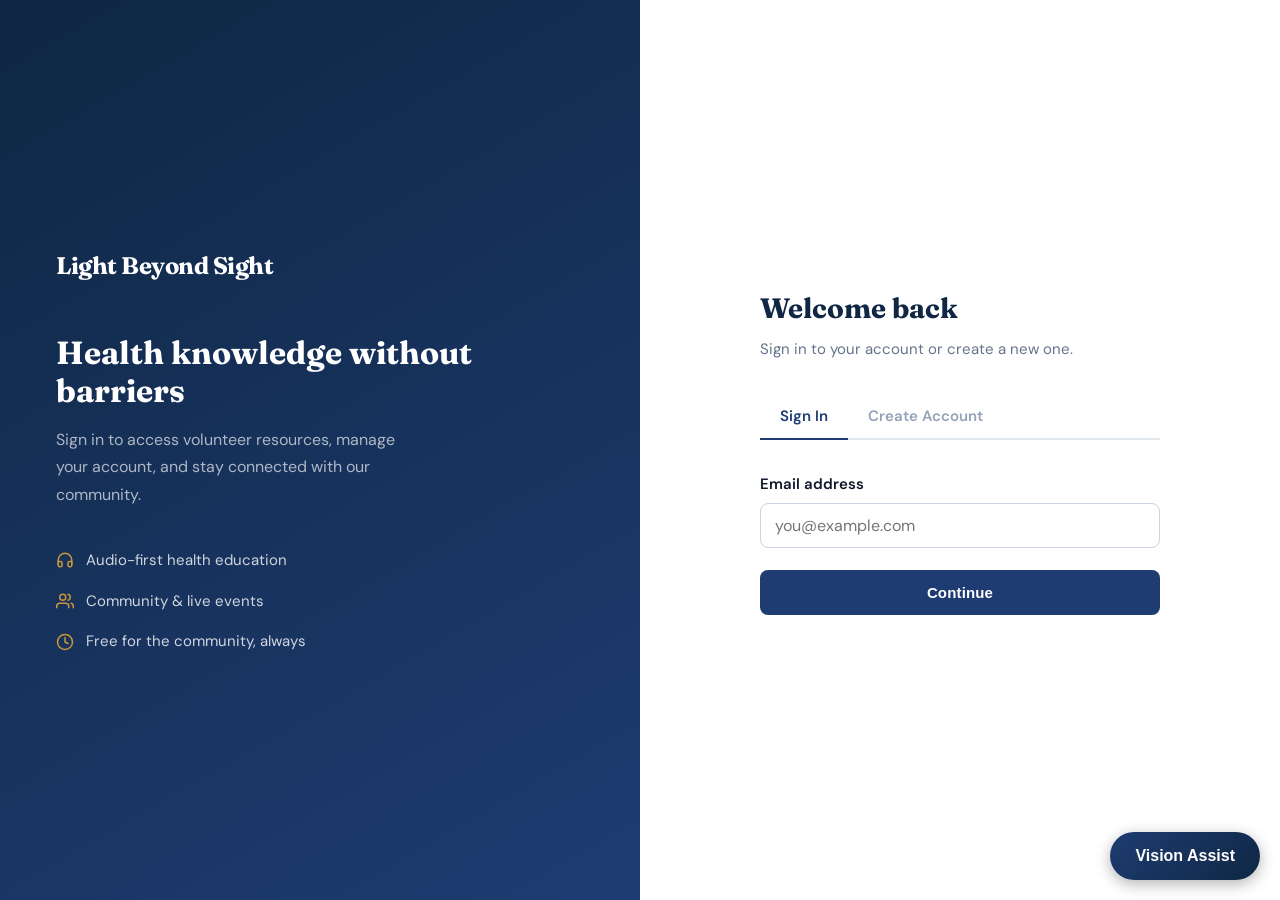
==== admin.html @ 702d7906 "Add Resources page, professional 2FA login, and full admin dashboard - resources.html: video/photo/d" ====
<!DOCTYPE html>
<html lang="en">
<head>
    <meta charset="UTF-8">
    <meta name="viewport" content="width=device-width, initial-scale=1.0">
    <title>Admin Dashboard — Light Beyond Sight</title>
    <link rel="stylesheet" href="styles.css">
</head>
<body class="admin-page">
    <a href="#adminMain" class="skip-nav">Skip to main content</a>

    <!-- Top bar -->
    <div class="admin-topbar">
        <div class="admin-topbar-brand">
            Light Beyond Sight
            <span class="admin-badge">Admin</span>
        </div>
        <div class="admin-topbar-actions">
            <a href="index.html">View Site</a>
            <a href="#" class="admin-logout-btn" id="adminLogoutBtn">Log out</a>
        </div>
    </div>

    <div class="admin-layout">

        <!-- Sidebar -->
        <nav class="admin-sidebar" aria-label="Admin navigation">
            <span class="admin-sidebar-label">Content</span>
            <button class="admin-nav-btn active" data-section="dashboard">
                <svg viewBox="0 0 24 24" fill="none" stroke="currentColor" stroke-width="2" stroke-linecap="round" stroke-linejoin="round" aria-hidden="true"><rect x="3" y="3" width="7" height="7"/><rect x="14" y="3" width="7" height="7"/><rect x="14" y="14" width="7" height="7"/><rect x="3" y="14" width="7" height="7"/></svg>
                Dashboard
            </button>
            <button class="admin-nav-btn" data-section="news">
                <svg viewBox="0 0 24 24" fill="none" stroke="currentColor" stroke-width="2" stroke-linecap="round" stroke-linejoin="round" aria-hidden="true"><path d="M14 2H6a2 2 0 0 0-2 2v16a2 2 0 0 0 2 2h12a2 2 0 0 0 2-2V8z"/><polyline points="14 2 14 8 20 8"/><line x1="16" y1="13" x2="8" y2="13"/><line x1="16" y1="17" x2="8" y2="17"/><polyline points="10 9 9 9 8 9"/></svg>
                News &amp; Events
                <span class="admin-nav-badge" id="badgeNews">0</span>
            </button>
            <button class="admin-nav-btn" data-section="podcasts">
                <svg viewBox="0 0 24 24" fill="none" stroke="currentColor" stroke-width="2" stroke-linecap="round" stroke-linejoin="round" aria-hidden="true"><path d="M3 18v-6a9 9 0 0 1 18 0v6"/><path d="M21 19a2 2 0 0 1-2 2h-1a2 2 0 0 1-2-2v-3a2 2 0 0 1 2-2h3z"/><path d="M3 19a2 2 0 0 0 2 2h1a2 2 0 0 0 2-2v-3a2 2 0 0 0-2-2H3z"/></svg>
                Podcasts
                <span class="admin-nav-badge" id="badgePodcasts">0</span>
            </button>
            <button class="admin-nav-btn" data-section="resources">
                <svg viewBox="0 0 24 24" fill="none" stroke="currentColor" stroke-width="2" stroke-linecap="round" stroke-linejoin="round" aria-hidden="true"><polygon points="23 7 16 12 23 17 23 7"/><rect x="1" y="5" width="15" height="14" rx="2" ry="2"/></svg>
                Resources
                <span class="admin-nav-badge" id="badgeResources">0</span>
            </button>
            <span class="admin-sidebar-label" style="margin-top:1rem;">Account</span>
            <button class="admin-nav-btn" data-section="settings">
                <svg viewBox="0 0 24 24" fill="none" stroke="currentColor" stroke-width="2" stroke-linecap="round" stroke-linejoin="round" aria-hidden="true"><circle cx="12" cy="12" r="3"/><path d="M19.4 15a1.65 1.65 0 0 0 .33 1.82l.06.06a2 2 0 0 1-2.83 2.83l-.06-.06a1.65 1.65 0 0 0-1.82-.33 1.65 1.65 0 0 0-1 1.51V21a2 2 0 0 1-4 0v-.09A1.65 1.65 0 0 0 9 19.4a1.65 1.65 0 0 0-1.82.33l-.06.06a2 2 0 0 1-2.83-2.83l.06-.06A1.65 1.65 0 0 0 4.68 15a1.65 1.65 0 0 0-1.51-1H3a2 2 0 0 1 0-4h.09A1.65 1.65 0 0 0 4.6 9a1.65 1.65 0 0 0-.33-1.82l-.06-.06a2 2 0 0 1 2.83-2.83l.06.06A1.65 1.65 0 0 0 9 4.68a1.65 1.65 0 0 0 1-1.51V3a2 2 0 0 1 4 0v.09a1.65 1.65 0 0 0 1 1.51 1.65 1.65 0 0 0 1.82-.33l.06-.06a2 2 0 0 1 2.83 2.83l-.06.06A1.65 1.65 0 0 0 19.4 9a1.65 1.65 0 0 0 1.51 1H21a2 2 0 0 1 0 4h-.09a1.65 1.65 0 0 0-1.51 1z"/></svg>
                Settings
            </button>
        </nav>

        <!-- Main content -->
        <main class="admin-content" id="adminMain">

            <!-- ── DASHBOARD ── -->
            <section class="admin-section active" id="sectionDashboard">
                <div class="admin-section-hd">
                    <h1 class="admin-section-title">Dashboard</h1>
                </div>
                <div class="admin-stat-row">
                    <div class="admin-stat-card accent">
                        <div class="admin-stat-label">News &amp; Events</div>
                        <div class="admin-stat-value" id="statPosts">—</div>
                    </div>
                    <div class="admin-stat-card">
                        <div class="admin-stat-label">Podcast Episodes</div>
                        <div class="admin-stat-value" id="statPodcasts">—</div>
                    </div>
                    <div class="admin-stat-card">
                        <div class="admin-stat-label">Resources</div>
                        <div class="admin-stat-value" id="statResources">—</div>
                    </div>
                </div>
                <div class="admin-card">
                    <div class="admin-card-hd">
                        <h2 class="admin-card-title">Recent posts</h2>
                        <button class="btn btn-dark btn-xs" onclick="gotoSection('news')">View all</button>
                    </div>
                    <div id="dashRecentPosts"></div>
                </div>
                <div class="admin-card">
                    <div class="admin-card-hd">
                        <h2 class="admin-card-title">Recent resources</h2>
                        <button class="btn btn-dark btn-xs" onclick="gotoSection('resources')">View all</button>
                    </div>
                    <div id="dashRecentResources"></div>
                </div>
            </section>

            <!-- ── NEWS & EVENTS ── -->
            <section class="admin-section" id="sectionNews">
                <div class="admin-section-hd">
                    <h1 class="admin-section-title">News &amp; Events</h1>
                    <button class="btn btn-dark" id="addPostToggle">+ Add Post</button>
                </div>

                <!-- Add post form -->
                <div class="admin-card" id="addPostCard" style="display:none;">
                    <div class="admin-card-hd">
                        <h2 class="admin-card-title">New Post</h2>
                        <button class="btn btn-outline btn-xs" id="cancelAddPost">Cancel</button>
                    </div>
                    <form id="postForm" novalidate>
                        <div class="form-row">
                            <div class="form-group">
                                <label for="pType">Category *</label>
                                <select id="pType" required>
                                    <option value="news">News / Announcement</option>
                                    <option value="event">Upcoming Event</option>
                                    <option value="volunteer">Volunteer</option>
                                </select>
                            </div>
                            <div class="form-group">
                                <label for="pDate">Date *</label>
                                <input type="date" id="pDate" required>
                            </div>
                        </div>
                        <div class="form-group">
                            <label for="pTitle">Title *</label>
                            <input type="text" id="pTitle" placeholder="Post headline" required>
                        </div>
                        <div class="form-group">
                            <label for="pBody">Body *</label>
                            <textarea id="pBody" rows="4" placeholder="Post description…" required></textarea>
                        </div>
                        <div class="form-row">
                            <div class="form-group">
                                <label for="pLinkText">Link text</label>
                                <input type="text" id="pLinkText" placeholder="e.g. Learn more">
                            </div>
                            <div class="form-group">
                                <label for="pLink">Link URL</label>
                                <input type="text" id="pLink" placeholder="e.g. contact.html">
                            </div>
                        </div>
                        <button type="submit" class="btn btn-dark">Publish Post</button>
                    </form>
                </div>

                <div class="admin-card">
                    <div id="postsTableWrap"></div>
                </div>
            </section>

            <!-- ── PODCASTS ── -->
            <section class="admin-section" id="sectionPodcasts">
                <div class="admin-section-hd">
                    <h1 class="admin-section-title">Podcasts</h1>
                    <button class="btn btn-dark" id="addEpToggle">+ Add Episode</button>
                </div>

                <div class="admin-card" id="addEpCard" style="display:none;">
                    <div class="admin-card-hd">
                        <h2 class="admin-card-title">New Episode</h2>
                        <button class="btn btn-outline btn-xs" id="cancelAddEp">Cancel</button>
                    </div>
                    <form id="epForm" novalidate>
                        <div class="form-row">
                            <div class="form-group">
                                <label for="epDate">Publish Date *</label>
                                <input type="date" id="epDate" required>
                            </div>
                            <div class="form-group">
                                <label for="epNumber">Episode No.</label>
                                <input type="text" id="epNumber" placeholder="e.g. Ep. 12">
                            </div>
                        </div>
                        <div class="form-group">
                            <label for="epTitle">Title *</label>
                            <input type="text" id="epTitle" placeholder="Episode title" required>
                        </div>
                        <div class="form-group">
                            <label for="epDesc">Description *</label>
                            <textarea id="epDesc" rows="4" placeholder="Episode summary…" required></textarea>
                        </div>
                        <div class="form-row">
                            <div class="form-group">
                                <label for="epDuration">Duration</label>
                                <input type="text" id="epDuration" placeholder="e.g. 28 min">
                            </div>
                            <div class="form-group">
                                <label for="epLink">Listen Link</label>
                                <input type="text" id="epLink" placeholder="https://…">
                            </div>
                        </div>
                        <button type="submit" class="btn btn-dark">Publish Episode</button>
                    </form>
                </div>

                <div class="admin-card">
                    <div id="podcastsTableWrap"></div>
                </div>
            </section>

            <!-- ── RESOURCES ── -->
            <section class="admin-section" id="sectionResources">
                <div class="admin-section-hd">
                    <h1 class="admin-section-title">Resources</h1>
                    <button class="btn btn-dark" id="addResToggle">+ Add Resource</button>
                </div>

                <div class="admin-card" id="addResCard" style="display:none;">
                    <div class="admin-card-hd">
                        <h2 class="admin-card-title">New Resource</h2>
                        <button class="btn btn-outline btn-xs" id="cancelAddRes">Cancel</button>
                    </div>
                    <form id="resForm" novalidate>
                        <div class="form-row">
                            <div class="form-group">
                                <label for="resType">Type *</label>
                                <select id="resType" required>
                                    <option value="video">Video (YouTube / Vimeo)</option>
                                    <option value="photo">Photo</option>
                                    <option value="document">Document / PDF</option>
                                </select>
                            </div>
                            <div class="form-group">
                                <label for="resDate">Date *</label>
                                <input type="date" id="resDate" required>
                            </div>
                        </div>
                        <div class="form-group">
                            <label for="resTitle">Title *</label>
                            <input type="text" id="resTitle" placeholder="Resource title" required>
                        </div>
                        <div class="form-group">
                            <label for="resDesc">Description</label>
                            <textarea id="resDesc" rows="3" placeholder="Brief description…"></textarea>
                        </div>
                        <div class="form-group" id="resUrlGroup">
                            <label for="resUrl" id="resUrlLabel">Video URL *</label>
                            <input type="text" id="resUrl" placeholder="https://youtube.com/watch?v=…">
                            <small style="color:#64748b;font-size:0.8125rem;display:block;margin-top:0.25rem;" id="resUrlHint">
                                Paste a YouTube or Vimeo link — it will be embedded automatically.
                            </small>
                        </div>
                        <button type="submit" class="btn btn-dark">Publish Resource</button>
                    </form>
                </div>

                <div class="admin-card">
                    <div id="resourcesTableWrap"></div>
                </div>
            </section>

            <!-- ── SETTINGS ── -->
            <section class="admin-section" id="sectionSettings">
                <div class="admin-section-hd">
                    <h1 class="admin-section-title">Settings</h1>
                </div>
                <div class="settings-grid">

                    <!-- Change password -->
                    <div class="settings-card">
                        <h3>Change Password</h3>
                        <p class="settings-desc">Update your admin account password. Choose a strong password with uppercase letters, numbers, and symbols.</p>
                        <form id="settingsPassForm" novalidate>
                            <div class="form-group">
                                <label for="stCurrentPass">Current password</label>
                                <div class="password-field-wrap">
                                    <input type="password" id="stCurrentPass" autocomplete="current-password">
                                    <button type="button" class="password-toggle" id="stCurrToggle" aria-label="Show/hide">
                                        <svg width="16" height="16" viewBox="0 0 24 24" fill="none" stroke="currentColor" stroke-width="2" stroke-linecap="round" stroke-linejoin="round" aria-hidden="true"><path d="M1 12s4-8 11-8 11 8 11 8-4 8-11 8-11-8-11-8z"/><circle cx="12" cy="12" r="3"/></svg>
                                    </button>
                                </div>
                            </div>
                            <div class="form-group">
                                <label for="stNewPass">New password</label>
                                <div class="password-field-wrap">
                                    <input type="password" id="stNewPass" minlength="8" autocomplete="new-password">
                                    <button type="button" class="password-toggle" id="stNewToggle" aria-label="Show/hide">
                                        <svg width="16" height="16" viewBox="0 0 24 24" fill="none" stroke="currentColor" stroke-width="2" stroke-linecap="round" stroke-linejoin="round" aria-hidden="true"><path d="M1 12s4-8 11-8 11 8 11 8-4 8-11 8-11-8-11-8z"/><circle cx="12" cy="12" r="3"/></svg>
                                    </button>
                                </div>
                            </div>
                            <div class="form-group">
                                <label for="stConfirmPass">Confirm new password</label>
                                <input type="password" id="stConfirmPass" autocomplete="new-password">
                            </div>
                            <div class="auth-msg" id="settingsPassMsg"></div>
                            <button type="submit" class="btn btn-dark">Update Password</button>
                        </form>
                    </div>

                    <!-- 2FA -->
                    <div class="settings-card">
                        <h3>Two-Factor Authentication</h3>
                        <p class="settings-desc">Require a one-time code from an authenticator app (Google Authenticator, Authy, etc.) every time you sign in.</p>
                        <div id="totpStatus"></div>
                        <div id="totpSetupArea"></div>
                        <div class="auth-msg" id="totpMsg"></div>
                    </div>

                    <!-- Account info -->
                    <div class="settings-card">
                        <h3>Account</h3>
                        <p class="settings-desc">Current admin account details.</p>
                        <div style="font-family:'DM Sans',sans-serif;font-size:0.9375rem;color:#475569;">
                            <div style="margin-bottom:0.5rem;"><strong style="color:#0f2744;">Email: </strong><span id="settingsEmail">—</span></div>
                            <div><strong style="color:#0f2744;">Role: </strong>Administrator</div>
                        </div>
                    </div>

                </div>
            </section>

        </main>
    </div><!-- /admin-layout -->

    <script src="main.js"></script>
    <script>
    (function () {
        /* ── Auth guard ── */
        if (!window.LBSAuth || !window.LBSAuth.isAdmin()) {
            window.location.href = 'login.html';
            return;
        }

        /* ── Logout ── */
        document.getElementById('adminLogoutBtn').addEventListener('click', function (e) {
            e.preventDefault();
            window.LBSAuth.logout();
            window.location.href = 'login.html';
        });

        /* ── Section navigation ── */
        function gotoSection(name) {
            document.querySelectorAll('.admin-section').forEach(function (s) { s.classList.remove('active'); });
            document.querySelectorAll('.admin-nav-btn').forEach(function (b) { b.classList.remove('active'); });
            var sec = document.getElementById('section' + name.charAt(0).toUpperCase() + name.slice(1));
            var btn = document.querySelector('[data-section="' + name + '"]');
            if (sec) sec.classList.add('active');
            if (btn) btn.classList.add('active');
            if (name === 'dashboard') refreshDashboard();
            if (name === 'news')      renderPostsTable();
            if (name === 'podcasts')  renderPodcastsTable();
            if (name === 'resources') renderResourcesTable();
            if (name === 'settings')  initSettings();
        }
        window.gotoSection = gotoSection;

        document.querySelectorAll('.admin-nav-btn').forEach(function (btn) {
            btn.addEventListener('click', function () { gotoSection(btn.dataset.section); });
        });

        /* ── Helpers ── */
        function esc(str) {
            var d = document.createElement('div');
            d.textContent = String(str || '');
            return d.innerHTML;
        }
        function fmtDate(str) {
            try { return new Date(str + 'T00:00:00').toLocaleDateString('en-US', { year:'numeric', month:'short', day:'numeric' }); }
            catch (e) { return str || '—'; }
        }
        function showMsg(id, text, type) {
            var el = document.getElementById(id);
            if (!el) return;
            el.textContent = text;
            el.className   = 'auth-msg ' + (type || 'error');
        }
        function clearMsg(id) {
            var el = document.getElementById(id);
            if (el) { el.textContent = ''; el.className = 'auth-msg'; }
        }
        function togglePass(inputId, btn) {
            var inp = document.getElementById(inputId);
            inp.type = inp.type === 'password' ? 'text' : 'password';
        }

        /* ── Badge updates ── */
        function updateBadges() {
            var np = (window.LBSPosts.get()     || []).length;
            var ne = (window.LBSPodcasts.get()  || []).length;
            var nr = (window.LBSResources.get() || []).length;
            document.getElementById('badgeNews').textContent      = np;
            document.getElementById('badgePodcasts').textContent  = ne;
            document.getElementById('badgeResources').textContent = nr;
            document.getElementById('statPosts').textContent      = np;
            document.getElementById('statPodcasts').textContent   = ne;
            document.getElementById('statResources').textContent  = nr;
        }

        /* ── Dashboard ── */
        function refreshDashboard() {
            updateBadges();

            // Recent posts
            var posts = window.LBSPosts.get().slice(0, 5);
            var drp   = document.getElementById('dashRecentPosts');
            if (!posts.length) {
                drp.innerHTML = '<p class="admin-table-empty">No posts yet.</p>';
            } else {
                drp.innerHTML = '<table class="admin-table"><thead><tr><th>Title</th><th>Type</th><th>Date</th></tr></thead><tbody>' +
                    posts.map(function (p) {
                        return '<tr><td class="td-title">' + esc(p.title) + '</td><td>' + esc(p.type) + '</td><td>' + fmtDate(p.date) + '</td></tr>';
                    }).join('') + '</tbody></table>';
            }

            // Recent resources
            var res  = window.LBSResources.get().slice(0, 5);
            var drr  = document.getElementById('dashRecentResources');
            if (!res.length) {
                drr.innerHTML = '<p class="admin-table-empty">No resources yet.</p>';
            } else {
                drr.innerHTML = '<table class="admin-table"><thead><tr><th>Title</th><th>Type</th><th>Date</th></tr></thead><tbody>' +
                    res.map(function (r) {
                        return '<tr><td class="td-title">' + esc(r.title) + '</td><td>' + esc(r.type) + '</td><td>' + fmtDate(r.date) + '</td></tr>';
                    }).join('') + '</tbody></table>';
            }
        }

        /* ── NEWS & EVENTS ── */
        document.getElementById('addPostToggle').addEventListener('click', function () {
            var card = document.getElementById('addPostCard');
            card.style.display = card.style.display === 'none' ? 'block' : 'none';
        });
        document.getElementById('cancelAddPost').addEventListener('click', function () {
            document.getElementById('addPostCard').style.display = 'none';
        });

        document.getElementById('postForm').addEventListener('submit', function (e) {
            e.preventDefault();
            var title = document.getElementById('pTitle').value.trim();
            var body  = document.getElementById('pBody').value.trim();
            var date  = document.getElementById('pDate').value;
            if (!title || !body || !date) { alert('Please fill in all required fields.'); return; }
            window.LBSPosts.add({
                type:     document.getElementById('pType').value,
                date:     date,
                title:    title,
                body:     body,
                linkText: document.getElementById('pLinkText').value,
                link:     document.getElementById('pLink').value
            });
            this.reset();
            document.getElementById('addPostCard').style.display = 'none';
            renderPostsTable();
            updateBadges();
        });

        function renderPostsTable() {
            var posts = window.LBSPosts.get();
            var wrap  = document.getElementById('postsTableWrap');
            if (!posts.length) {
                wrap.innerHTML = '<p class="admin-table-empty">No posts yet. Click "+ Add Post" to create one.</p>';
                return;
            }
            wrap.innerHTML = '<table class="admin-table"><thead><tr>' +
                '<th>Title</th><th>Type</th><th>Date</th><th>Link</th><th></th>' +
                '</tr></thead><tbody>' +
                posts.map(function (p) {
                    return '<tr>' +
                        '<td class="td-title">' + esc(p.title) + '</td>' +
                        '<td>' + esc(p.type) + '</td>' +
                        '<td style="white-space:nowrap">' + fmtDate(p.date) + '</td>' +
                        '<td>' + (p.link ? '<a href="' + esc(p.link) + '" style="color:#1e3c72;font-size:0.8125rem;">' + esc(p.linkText || 'Link') + '</a>' : '—') + '</td>' +
                        '<td class="td-actions"><button class="btn-danger" data-id="' + p.id + '" data-store="posts">Delete</button></td>' +
                        '</tr>';
                }).join('') + '</tbody></table>';
            bindDeleteBtns(wrap);
        }

        /* ── PODCASTS ── */
        document.getElementById('addEpToggle').addEventListener('click', function () {
            var card = document.getElementById('addEpCard');
            card.style.display = card.style.display === 'none' ? 'block' : 'none';
        });
        document.getElementById('cancelAddEp').addEventListener('click', function () {
            document.getElementById('addEpCard').style.display = 'none';
        });

        document.getElementById('epForm').addEventListener('submit', function (e) {
            e.preventDefault();
            var title = document.getElementById('epTitle').value.trim();
            var desc  = document.getElementById('epDesc').value.trim();
            var date  = document.getElementById('epDate').value;
            if (!title || !desc || !date) { alert('Please fill in all required fields.'); return; }
            window.LBSPodcasts.add({
                date:        date,
                number:      document.getElementById('epNumber').value,
                title:       title,
                description: desc,
                duration:    document.getElementById('epDuration').value,
                link:        document.getElementById('epLink').value
            });
            this.reset();
            document.getElementById('addEpCard').style.display = 'none';
            renderPodcastsTable();
            updateBadges();
        });

        function renderPodcastsTable() {
            var eps  = window.LBSPodcasts.get();
            var wrap = document.getElementById('podcastsTableWrap');
            if (!eps.length) {
                wrap.innerHTML = '<p class="admin-table-empty">No episodes yet. Click "+ Add Episode" to create one.</p>';
                return;
            }
            wrap.innerHTML = '<table class="admin-table"><thead><tr>' +
                '<th>Title</th><th>Ep.</th><th>Date</th><th>Duration</th><th></th>' +
                '</tr></thead><tbody>' +
                eps.map(function (p) {
                    return '<tr>' +
                        '<td class="td-title">' + esc(p.title) + '</td>' +
                        '<td>' + (p.number ? esc(p.number) : '—') + '</td>' +
                        '<td style="white-space:nowrap">' + fmtDate(p.date) + '</td>' +
                        '<td>' + (p.duration ? esc(p.duration) : '—') + '</td>' +
                        '<td class="td-actions"><button class="btn-danger" data-id="' + p.id + '" data-store="podcasts">Delete</button></td>' +
                        '</tr>';
                }).join('') + '</tbody></table>';
            bindDeleteBtns(wrap);
        }

        /* ── RESOURCES ── */
        var resTypeSelect = document.getElementById('resType');
        var resUrlLabel   = document.getElementById('resUrlLabel');
        var resUrlHint    = document.getElementById('resUrlHint');
        var resUrlInput   = document.getElementById('resUrl');

        resTypeSelect.addEventListener('change', function () {
            var t = this.value;
            if (t === 'video') {
                resUrlLabel.textContent = 'Video URL *';
                resUrlHint.textContent  = 'Paste a YouTube or Vimeo link — it will be embedded automatically.';
                resUrlInput.placeholder = 'https://youtube.com/watch?v=…';
            } else if (t === 'photo') {
                resUrlLabel.textContent = 'Image URL *';
                resUrlHint.textContent  = 'Link to an image hosted on Google Drive, Dropbox, Imgur, etc.';
                resUrlInput.placeholder = 'https://i.imgur.com/…';
            } else {
                resUrlLabel.textContent = 'Document URL *';
                resUrlHint.textContent  = 'Link to a PDF or document (Google Drive, Dropbox, etc.)';
                resUrlInput.placeholder = 'https://drive.google.com/…';
            }
        });

        document.getElementById('addResToggle').addEventListener('click', function () {
            var card = document.getElementById('addResCard');
            card.style.display = card.style.display === 'none' ? 'block' : 'none';
        });
        document.getElementById('cancelAddRes').addEventListener('click', function () {
            document.getElementById('addResCard').style.display = 'none';
        });

        document.getElementById('resForm').addEventListener('submit', function (e) {
            e.preventDefault();
            var title = document.getElementById('resTitle').value.trim();
            var date  = document.getElementById('resDate').value;
            var url   = document.getElementById('resUrl').value.trim();
            if (!title || !date) { alert('Please fill in all required fields.'); return; }
            window.LBSResources.add({
                type:  document.getElementById('resType').value,
                date:  date,
                title: title,
                description: document.getElementById('resDesc').value.trim(),
                url:   url
            });
            this.reset();
            resTypeSelect.dispatchEvent(new Event('change'));
            document.getElementById('addResCard').style.display = 'none';
            renderResourcesTable();
            updateBadges();
        });

        function renderResourcesTable() {
            var items = window.LBSResources.get();
            var wrap  = document.getElementById('resourcesTableWrap');
            if (!items.length) {
                wrap.innerHTML = '<p class="admin-table-empty">No resources yet. Click "+ Add Resource" to create one.</p>';
                return;
            }
            wrap.innerHTML = '<table class="admin-table"><thead><tr>' +
                '<th>Title</th><th>Type</th><th>Date</th><th>URL</th><th></th>' +
                '</tr></thead><tbody>' +
                items.map(function (r) {
                    return '<tr>' +
                        '<td class="td-title">' + esc(r.title) + '</td>' +
                        '<td>' + esc(r.type) + '</td>' +
                        '<td style="white-space:nowrap">' + fmtDate(r.date) + '</td>' +
                        '<td>' + (r.url ? '<a href="' + esc(r.url) + '" target="_blank" rel="noopener" style="color:#1e3c72;font-size:0.8125rem;">View</a>' : '—') + '</td>' +
                        '<td class="td-actions"><button class="btn-danger" data-id="' + r.id + '" data-store="resources">Delete</button></td>' +
                        '</tr>';
                }).join('') + '</tbody></table>';
            bindDeleteBtns(wrap);
        }

        /* ── Delete handler ── */
        function bindDeleteBtns(wrap) {
            wrap.querySelectorAll('.btn-danger[data-store]').forEach(function (btn) {
                btn.addEventListener('click', function () {
                    if (!confirm('Delete this item? This cannot be undone.')) return;
                    var store = btn.dataset.store;
                    if (store === 'posts')     window.LBSPosts.remove(btn.dataset.id);
                    if (store === 'podcasts')  window.LBSPodcasts.remove(btn.dataset.id);
                    if (store === 'resources') window.LBSResources.remove(btn.dataset.id);
                    if (store === 'posts')     renderPostsTable();
                    if (store === 'podcasts')  renderPodcastsTable();
                    if (store === 'resources') renderResourcesTable();
                    updateBadges();
                });
            });
        }

        /* ── SETTINGS ── */
        function initSettings() {
            var cfg = window.LBSAuth.getConfig();
            document.getElementById('settingsEmail').textContent = cfg.email;
            renderTOTPStatus();
        }

        document.getElementById('stCurrToggle').addEventListener('click', function () { togglePass('stCurrentPass', this); });
        document.getElementById('stNewToggle').addEventListener('click',  function () { togglePass('stNewPass',      this); });

        document.getElementById('settingsPassForm').addEventListener('submit', function (e) {
            e.preventDefault();
            clearMsg('settingsPassMsg');
            var cfg     = window.LBSAuth.getConfig();
            var current = document.getElementById('stCurrentPass').value;
            var newp    = document.getElementById('stNewPass').value;
            var conf    = document.getElementById('stConfirmPass').value;

            if (current !== cfg.password) {
                showMsg('settingsPassMsg', 'Current password is incorrect.', 'error'); return;
            }
            if (newp.length < 8) {
                showMsg('settingsPassMsg', 'New password must be at least 8 characters.', 'error'); return;
            }
            if (newp !== conf) {
                showMsg('settingsPassMsg', 'Passwords do not match.', 'error'); return;
            }
            window.LBSAuth.changePassword(newp);
            this.reset();
            showMsg('settingsPassMsg', 'Password updated successfully.', 'success');
        });

        /* ── 2FA settings ── */
        function renderTOTPStatus() {
            var cfg        = window.LBSAuth.getConfig();
            var statusEl   = document.getElementById('totpStatus');
            var setupEl    = document.getElementById('totpSetupArea');
            clearMsg('totpMsg');

            if (cfg.totpEnabled) {
                statusEl.innerHTML = '<span class="totp-status on">&#10003; Enabled</span>';
                setupEl.innerHTML  =
                    '<p style="font-size:0.875rem;color:#64748b;margin-bottom:1rem;">Two-factor authentication is active on your account.</p>' +
                    '<button class="btn btn-outline btn-xs" id="disableTOTPBtn">Disable 2FA</button>';
                document.getElementById('disableTOTPBtn').addEventListener('click', function () {
                    if (!confirm('Disable two-factor authentication? Your account will be less secure.')) return;
                    window.LBSAuth.disableTOTP();
                    showMsg('totpMsg', '2FA has been disabled.', 'info');
                    renderTOTPStatus();
                });
            } else {
                statusEl.innerHTML = '<span class="totp-status off">Not enabled</span>';
                setupEl.innerHTML  =
                    '<button class="btn btn-dark btn-xs" id="setupTOTPBtn">Set up 2FA</button>' +
                    '<div id="totpSetupFlow" style="display:none;margin-top:1.25rem;"></div>';
                document.getElementById('setupTOTPBtn').addEventListener('click', startTOTPSetup);
            }
        }

        function startTOTPSetup() {
            var cfg    = window.LBSAuth.getConfig();
            var secret = window.LBSTOTP.generateSecret();
            var qr     = window.LBSTOTP.qrUrl(secret, cfg.email);
            var flow   = document.getElementById('totpSetupFlow');
            flow.style.display = 'block';
            flow.innerHTML =
                '<p style="font-size:0.875rem;color:#1e293b;margin-bottom:0.75rem;">Scan this QR code with Google Authenticator, Authy, or any TOTP app:</p>' +
                '<div class="totp-setup-qr"><img src="' + qr + '" width="180" height="180" alt="2FA QR code"></div>' +
                '<p style="font-size:0.8rem;color:#64748b;margin-bottom:0.25rem;">Can\'t scan? Enter this key manually:</p>' +
                '<div class="totp-secret-box">' + secret + '</div>' +
                '<p style="font-size:0.875rem;color:#1e293b;margin:0.875rem 0 0.5rem;">Enter the 6-digit code to verify:</p>' +
                '<div class="otp-wrap" id="setupOTPWrap">' +
                [1,2,3,4,5,6].map(function (n) {
                    return '<input type="number" class="otp-digit" maxlength="1" inputmode="numeric" aria-label="Digit ' + n + '">';
                }).join('') +
                '</div>' +
                '<div class="auth-msg" id="setupOTPMsg"></div>' +
                '<button class="btn btn-dark" id="confirmTOTPBtn">Confirm &amp; Enable 2FA</button>';

            // Wire up OTP digits
            var setupDigits = flow.querySelectorAll('.otp-digit');
            setupDigits.forEach(function (inp, i) {
                inp.addEventListener('input', function () {
                    var v = inp.value.replace(/[^0-9]/g, '');
                    inp.value = v.slice(-1);
                    if (v && i < setupDigits.length - 1) setupDigits[i+1].focus();
                });
                inp.addEventListener('keydown', function (e) {
                    if (e.key === 'Backspace' && !inp.value && i > 0) setupDigits[i-1].focus();
                });
            });

            document.getElementById('confirmTOTPBtn').addEventListener('click', async function () {
                var code = Array.from(setupDigits).map(function (d) { return d.value; }).join('');
                if (code.length < 6) {
                    showMsg('setupOTPMsg', 'Enter all 6 digits.', 'error'); return;
                }
                var btn = this;
                btn.disabled    = true;
                btn.textContent = 'Verifying…';
                var ok = await window.LBSTOTP.verify(secret, code);
                btn.disabled    = false;
                btn.textContent = 'Confirm & Enable 2FA';
                if (!ok) {
                    showMsg('setupOTPMsg', 'Code incorrect. Try again — make sure your device time is accurate.', 'error');
                    setupDigits.forEach(function (d) { d.value = ''; });
                    setupDigits[0].focus();
                    return;
                }
                window.LBSAuth.setupTOTP(secret);
                showMsg('totpMsg', '2FA enabled. You\'ll be asked for a code on your next login.', 'success');
                renderTOTPStatus();
            });
        }

        /* ── Init ── */
        updateBadges();
        refreshDashboard();

    })();
    </script>
</body>
</html>
---- styles.css ----
@import url('https://fonts.googleapis.com/css2?family=DM+Sans:ital,opsz,wght@0,9..40,400;0,9..40,500;0,9..40,600;0,9..40,700&family=Fraunces:ital,opsz,wght@0,9..144,600;0,9..144,700&display=swap');

/* ---- Reset ---- */
*, *::before, *::after { margin: 0; padding: 0; box-sizing: border-box; }
html { scroll-behavior: smooth; }

body {
    font-family: 'DM Sans', -apple-system, BlinkMacSystemFont, 'Segoe UI', sans-serif;
    line-height: 1.65;
    color: #1e293b;
    background-color: #ffffff;
}

h1, h2, h3, h4, h5, h6 {
    font-family: 'Fraunces', Georgia, serif;
}

.container {
    max-width: 1200px;
    margin: 0 auto;
    padding: 0 24px;
}

/* ---- Accessibility ---- */
.skip-nav {
    position: absolute;
    top: -120%;
    left: 1rem;
    z-index: 9999;
    background: #1e3c72;
    color: #fff;
    padding: 0.5rem 1.125rem;
    border-radius: 0 0 8px 8px;
    font-size: 0.875rem;
    font-weight: 600;
    text-decoration: none;
    transition: top 0.2s ease;
}
.skip-nav:focus { top: 0; }

/* ---- Donation Banner ---- */
.donation-banner {
    background: #0f2744;
    color: #fff;
    padding: 0.625rem 1.5rem;
    position: relative;
    z-index: 1100;
}

.donation-banner-inner {
    max-width: 1200px;
    margin: 0 auto;
    display: flex;
    align-items: center;
    justify-content: center;
    gap: 1rem;
    padding-right: 2.5rem;
    flex-wrap: wrap;
    position: relative;
}

.donation-banner-inner p {
    font-size: 0.8125rem;
    line-height: 1.5;
    margin: 0;
    opacity: 0.92;
}

.donation-banner-link {
    display: inline-block;
    background: #c9973b;
    color: #fff;
    text-decoration: none;
    padding: 0.3rem 0.9rem;
    border-radius: 5px;
    font-size: 0.8125rem;
    font-weight: 600;
    letter-spacing: 0.01em;
    white-space: nowrap;
    flex-shrink: 0;
    transition: background 0.2s ease;
}
.donation-banner-link:hover { background: #b8852e; }

.donation-banner-close {
    position: absolute;
    right: 0;
    top: 50%;
    transform: translateY(-50%);
    background: none;
    border: none;
    color: rgba(255,255,255,0.65);
    cursor: pointer;
    font-size: 1.25rem;
    line-height: 1;
    padding: 0.375rem 0.5rem;
    border-radius: 4px;
    transition: color 0.2s, background 0.2s;
}
.donation-banner-close:hover {
    color: #fff;
    background: rgba(255,255,255,0.1);
}

/* ---- Scroll reveal ---- */
.reveal {
    opacity: 0;
    transform: translateY(18px);
    transition: opacity 0.55s ease-out, transform 0.55s ease-out;
}
.reveal.revealed { opacity: 1; transform: translateY(0); }
.reveal-delay-1 { transition-delay: 0.1s; }
.reveal-delay-2 { transition-delay: 0.2s; }
.reveal-delay-3 { transition-delay: 0.3s; }
.reveal-delay-4 { transition-delay: 0.4s; }

@media (prefers-reduced-motion: reduce) {
    .reveal { opacity: 1; transform: none; transition: none; }
}

/* ---- Navigation ---- */
.navbar {
    background: #0f2744;
    color: white;
    position: sticky;
    top: 0;
    z-index: 1000;
    transition: box-shadow 0.3s ease;
}
.navbar.scrolled { box-shadow: 0 2px 24px rgba(0,0,0,0.22); }

.nav-container {
    max-width: 1200px;
    margin: 0 auto;
    padding: 0 24px;
    display: flex;
    justify-content: space-between;
    align-items: center;
    height: 64px;
}

.logo { display: flex; align-items: center; }
.logo h1 {
    font-size: 1.25rem;
    font-weight: 700;
    color: white;
    letter-spacing: -0.01em;
}

.nav-menu {
    display: flex;
    list-style: none;
    gap: 0.125rem;
    align-items: center;
}

.nav-menu a {
    color: rgba(255,255,255,0.8);
    text-decoration: none;
    font-size: 0.9375rem;
    font-weight: 500;
    padding: 0.5rem 0.75rem;
    border-radius: 6px;
    transition: color 0.2s, background 0.2s;
    display: block;
}
.nav-menu a:hover { color: #fff; background: rgba(255,255,255,0.08); }
.nav-menu a.active { color: #fff; background: rgba(255,255,255,0.12); }

.nav-login {
    background: rgba(255,255,255,0.1) !important;
    border: 1px solid rgba(255,255,255,0.18) !important;
}
.nav-login:hover { background: rgba(255,255,255,0.18) !important; }
.nav-login.active { background: rgba(255,255,255,0.18) !important; }

/* Hamburger */
.nav-toggle {
    display: none;
    flex-direction: column;
    justify-content: center;
    gap: 5px;
    width: 38px;
    height: 38px;
    background: none;
    border: none;
    cursor: pointer;
    padding: 6px;
    border-radius: 6px;
    transition: background 0.2s;
    flex-shrink: 0;
}
.nav-toggle:hover { background: rgba(255,255,255,0.1); }

.hamburger-line {
    display: block;
    width: 22px;
    height: 2px;
    background: rgba(255,255,255,0.88);
    border-radius: 2px;
    transition: transform 0.3s ease, opacity 0.3s ease;
}
.nav-open .hamburger-line:nth-child(1) { transform: translateY(7px) rotate(45deg); }
.nav-open .hamburger-line:nth-child(2) { opacity: 0; }
.nav-open .hamburger-line:nth-child(3) { transform: translateY(-7px) rotate(-45deg); }

/* ---- Hero ---- */
.hero {
    background: linear-gradient(140deg, #0f2744 0%, #1a3a6b 55%, #1e3c72 100%);
    color: white;
    padding: 88px 0 96px;
}

.hero-with-image {
    display: grid;
    grid-template-columns: 1fr 1fr;
    gap: 3.5rem;
    align-items: center;
    max-width: 1200px;
    margin: 0 auto;
    padding: 0 24px;
}

.hero-content { position: relative; z-index: 1; }

.hero-content h2 {
    font-size: clamp(2rem, 4.5vw, 3rem);
    margin-bottom: 1.25rem;
    font-weight: 700;
    letter-spacing: -0.025em;
    line-height: 1.1;
}
.hero-content p {
    font-size: 1.125rem;
    margin-bottom: 2.25rem;
    max-width: 520px;
    opacity: 0.88;
    line-height: 1.7;
}
.hero-buttons { display: flex; gap: 0.875rem; flex-wrap: wrap; }

.hero-visual {
    position: relative;
    border-radius: 20px;
    overflow: hidden;
    aspect-ratio: 4/3;
    background: rgba(255,255,255,0.05);
    border: 1px solid rgba(255,255,255,0.1);
    display: flex;
    align-items: center;
    justify-content: center;
}

.hero-visual-inner {
    text-align: center;
    opacity: 0.3;
    pointer-events: none;
    user-select: none;
}

.hero-visual-inner svg {
    width: 72px;
    height: 72px;
    stroke: #fff;
    fill: none;
    stroke-width: 1.5;
    stroke-linecap: round;
    display: block;
    margin: 0 auto 1rem;
}

.hero-visual-inner span {
    display: block;
    font-size: 0.75rem;
    color: rgba(255,255,255,0.9);
    letter-spacing: 0.1em;
    text-transform: uppercase;
    font-family: 'DM Sans', sans-serif;
}

/* ---- Buttons ---- */
.btn {
    display: inline-block;
    padding: 0.75rem 1.75rem;
    text-decoration: none;
    border-radius: 8px;
    font-weight: 600;
    font-size: 0.9375rem;
    transition: all 0.25s ease;
    border: 2px solid transparent;
    cursor: pointer;
    letter-spacing: 0.01em;
}

.btn-primary {
    background: #fff;
    color: #1e3c72;
}
.btn-primary:hover {
    background: #f1f5f9;
    transform: translateY(-2px);
    box-shadow: 0 6px 18px rgba(0,0,0,0.14);
}

.btn-secondary {
    background: transparent;
    color: #fff;
    border-color: rgba(255,255,255,0.45);
}
.btn-secondary:hover {
    background: rgba(255,255,255,0.1);
    border-color: rgba(255,255,255,0.75);
}

.btn-dark {
    background: #1e3c72;
    color: #fff;
    border-color: transparent;
}
.btn-dark:hover {
    background: #162d58;
    transform: translateY(-2px);
    box-shadow: 0 6px 18px rgba(30,60,114,0.25);
}

.btn-outline {
    background: transparent;
    color: #1e3c72;
    border-color: #1e3c72;
}
.btn-outline:hover {
    background: #1e3c72;
    color: #fff;
}

.btn-full { width: 100%; text-align: center; }

/* ---- Section Header ---- */
.section-header {
    text-align: center;
    margin-bottom: 3rem;
}
.section-header h2 {
    font-size: clamp(1.75rem, 4vw, 2.5rem);
    color: #0f172a;
    letter-spacing: -0.02em;
    margin-bottom: 0.75rem;
}
.section-header p {
    font-size: 1.0625rem;
    color: #64748b;
    max-width: 560px;
    margin: 0 auto;
    line-height: 1.7;
}

/* ---- Features / What We Do ---- */
.features {
    padding: 96px 24px;
    background: #fff;
}

.feature-grid {
    display: grid;
    grid-template-columns: repeat(auto-fit, minmax(280px, 1fr));
    gap: 1.75rem;
}

.feature-card {
    padding: 2rem 1.75rem;
    border-radius: 16px;
    background: #f8fafc;
    border: 1px solid #e8edf5;
    transition: transform 0.3s ease, box-shadow 0.3s ease, border-color 0.3s ease;
}
.feature-card:hover {
    transform: translateY(-5px);
    box-shadow: 0 12px 32px rgba(15,39,68,0.08);
    border-color: rgba(30,60,114,0.18);
}

.feature-card-icon {
    width: 44px;
    height: 44px;
    background: #e4eaf5;
    border-radius: 10px;
    display: flex;
    align-items: center;
    justify-content: center;
    margin-bottom: 1.25rem;
    flex-shrink: 0;
}
.feature-card-icon svg {
    width: 22px;
    height: 22px;
    stroke: #1e3c72;
    fill: none;
    stroke-width: 1.75;
    stroke-linecap: round;
    stroke-linejoin: round;
}

.feature-card h3 {
    font-size: 1.25rem;
    color: #0f172a;
    margin-bottom: 0.75rem;
    letter-spacing: -0.01em;
}
.feature-card p {
    color: #475569;
    line-height: 1.7;
    font-size: 0.9375rem;
}

/* ---- Image Placeholders (legacy / generic) ---- */
.img-placeholder {
    position: relative;
    background: #f1f5f9;
    border-radius: 12px;
    display: flex;
    align-items: center;
    justify-content: center;
    overflow: hidden;
}

.img-placeholder.hero-img  { aspect-ratio: 21/9; min-height: 260px; }
.img-placeholder.card-img  { aspect-ratio: 16/10; min-height: 170px; }
.img-placeholder.square    { aspect-ratio: 1; }
.img-placeholder.wide      { aspect-ratio: 2/1; }

.img-placeholder .placeholder-icon  { display: none; }
.img-placeholder .placeholder-label {
    font-size: 0.75rem;
    font-weight: 500;
    color: #94a3b8;
    text-transform: uppercase;
    letter-spacing: 0.08em;
}

/* ---- Page Header ---- */
.page-header {
    background: linear-gradient(140deg, #0f2744 0%, #1e3c72 100%);
    color: white;
    padding: 72px 24px 80px;
    text-align: center;
}
.page-header h1 {
    font-size: clamp(2rem, 5vw, 3rem);
    margin-bottom: 0.875rem;
    letter-spacing: -0.025em;
    line-height: 1.1;
}
.subtitle {
    font-size: 1.125rem;
    opacity: 0.85;
    max-width: 560px;
    margin: 0 auto;
}

/* ---- Content Section ---- */
.content-section { padding: 80px 24px; }

/* ---- Impact Prose ---- */
.impact-prose {
    max-width: 740px;
    margin: 0 auto;
}
.impact-prose p {
    margin-bottom: 1.5rem;
    font-size: 1.0625rem;
    line-height: 1.8;
    color: #1e293b;
}
.impact-prose p:last-child { margin-bottom: 0; }

.impact-prose .impact-chunk { margin-bottom: 3rem; }
.impact-prose .impact-chunk:last-child { margin-bottom: 0; }

.impact-prose .impact-chunk h2 {
    font-size: clamp(1.25rem, 3vw, 1.625rem);
    color: #1e3c72;
    margin-bottom: 1rem;
    line-height: 1.3;
    letter-spacing: -0.015em;
}
.impact-prose .impact-chunk p { margin-bottom: 0; }

.horizons-heading {
    margin-top: 1.75rem;
    margin-bottom: 1rem;
    font-size: 1rem;
    color: #1e3c72;
    font-family: 'DM Sans', sans-serif;
    font-weight: 600;
}

.horizons-list { list-style: none; padding-left: 0; margin: 0; }
.horizons-list li {
    padding: 1rem 1.25rem;
    margin-bottom: 0.625rem;
    border-left: 3px solid #1e3c72;
    background: #f8fafc;
    border-radius: 0 10px 10px 0;
    font-size: 1rem;
    line-height: 1.65;
    color: #1e293b;
}
.horizons-list li:last-child { margin-bottom: 0; }

/* ---- Mission Page ---- */
.mission-content { max-width: 860px; margin: 0 auto; }

.mission-card {
    background: #fff;
    padding: 2.5rem;
    margin-bottom: 1.75rem;
    border-radius: 16px;
    border: 1px solid #e2e8f0;
    box-shadow: 0 2px 12px rgba(0,0,0,0.04);
    transition: box-shadow 0.3s ease;
}
.mission-card:hover { box-shadow: 0 8px 28px rgba(0,0,0,0.07); }
.mission-card:last-child { margin-bottom: 0; }

.mission-card h2 {
    color: #1e3c72;
    margin-bottom: 1.25rem;
    font-size: clamp(1.5rem, 3vw, 2rem);
    letter-spacing: -0.02em;
}
.mission-card p {
    margin-bottom: 1rem;
    font-size: 1.0625rem;
    line-height: 1.8;
    color: #1e293b;
}
.mission-card p:last-child { margin-bottom: 0; }

.values-grid {
    display: grid;
    grid-template-columns: repeat(auto-fit, minmax(240px, 1fr));
    gap: 1.25rem;
    margin-top: 2rem;
}
.value-item {
    padding: 1.5rem;
    background: #f8fafc;
    border: 1px solid #e2e8f0;
    border-radius: 12px;
}
.value-item h3 { color: #1e3c72; margin-bottom: 0.5rem; font-size: 1.0625rem; }

.approach-list { list-style: none; padding-left: 0; }
.approach-list li {
    padding: 0.875rem 1rem 0.875rem 1.25rem;
    margin-bottom: 0.625rem;
    background: #f8fafc;
    border-left: 3px solid #1e3c72;
    border-radius: 0 8px 8px 0;
    font-size: 1rem;
    color: #1e293b;
}

/* ---- Volunteer ---- */
.volunteer-intro { text-align: center; max-width: 760px; margin: 0 auto 3.5rem; }
.volunteer-intro h2 {
    font-size: clamp(1.75rem, 4vw, 2.25rem);
    color: #0f172a;
    margin-bottom: 1rem;
    letter-spacing: -0.02em;
}
.volunteer-intro p {
    font-size: 1.0625rem;
    line-height: 1.75;
    margin-bottom: 0.75rem;
    color: #475569;
}
.volunteer-intro p:last-child { margin-bottom: 0; }

.opportunities-grid {
    display: grid;
    grid-template-columns: repeat(auto-fit, minmax(320px, 1fr));
    gap: 1.75rem;
    margin-bottom: 4rem;
}

.opportunity-card {
    background: #fff;
    padding: 1.75rem;
    border-radius: 16px;
    border: 1px solid #e2e8f0;
    box-shadow: 0 2px 10px rgba(0,0,0,0.04);
    transition: transform 0.3s ease, box-shadow 0.3s ease, border-color 0.3s ease;
}
.opportunity-card:hover {
    transform: translateY(-5px);
    box-shadow: 0 12px 30px rgba(15,39,68,0.09);
    border-color: rgba(30,60,114,0.18);
}

.opportunity-card .img-placeholder { margin-bottom: 1.25rem; }

.opportunity-card h3 {
    color: #0f172a;
    margin-bottom: 0.375rem;
    font-size: 1.25rem;
    letter-spacing: -0.01em;
}
.time-commitment {
    color: #2a5298;
    font-weight: 600;
    font-size: 0.875rem;
    margin-bottom: 0.75rem;
}

.opportunity-details { list-style: none; padding-left: 0; margin-top: 1rem; }
.opportunity-details li {
    padding: 0.375rem 0 0.375rem 1.25rem;
    position: relative;
    color: #475569;
    font-size: 0.9375rem;
}
.opportunity-details li::before {
    content: "";
    position: absolute;
    left: 0;
    top: 0.75rem;
    width: 6px;
    height: 6px;
    background: #1e3c72;
    border-radius: 50%;
}

/* ---- Volunteer Benefits ---- */
.volunteer-benefits { background: #f8fafc; padding: 80px 24px; }
.volunteer-benefits h2 {
    text-align: center;
    font-size: clamp(1.75rem, 4vw, 2.25rem);
    margin-bottom: 2.5rem;
    color: #0f172a;
    letter-spacing: -0.02em;
}

.benefits-grid {
    display: grid;
    grid-template-columns: repeat(auto-fit, minmax(280px, 1fr));
    gap: 1.5rem;
}
.benefit-item {
    background: #fff;
    padding: 1.75rem;
    border-radius: 14px;
    border: 1px solid #e2e8f0;
    box-shadow: 0 2px 8px rgba(0,0,0,0.03);
}
.benefit-item h3 { color: #1e3c72; margin-bottom: 0.625rem; font-size: 1.125rem; }
.benefit-item p { color: #475569; font-size: 0.9375rem; line-height: 1.65; }

/* ---- Volunteer Application ---- */
.volunteer-application { padding: 80px 24px; }
.volunteer-application h2 {
    text-align: center;
    font-size: clamp(1.75rem, 4vw, 2.25rem);
    margin-bottom: 0.875rem;
    color: #0f172a;
    letter-spacing: -0.02em;
}
.volunteer-application > .container > p {
    text-align: center;
    font-size: 1.0625rem;
    margin-bottom: 3rem;
    max-width: 660px;
    margin-left: auto;
    margin-right: auto;
    color: #475569;
    line-height: 1.7;
}

.application-steps {
    display: grid;
    grid-template-columns: repeat(auto-fit, minmax(240px, 1fr));
    gap: 1.75rem;
    margin-bottom: 3rem;
}
.step {
    text-align: center;
    padding: 2rem 1.5rem;
    background: #f8fafc;
    border-radius: 14px;
    border: 1px solid #e2e8f0;
}
.step-number {
    width: 52px;
    height: 52px;
    background: #1e3c72;
    color: white;
    border-radius: 50%;
    display: flex;
    align-items: center;
    justify-content: center;
    font-size: 1.25rem;
    font-weight: 700;
    margin: 0 auto 1rem;
    font-family: 'DM Sans', sans-serif;
}
.step h3 { color: #0f172a; margin-bottom: 0.5rem; font-size: 1.125rem; }
.step p { color: #475569; font-size: 0.9375rem; line-height: 1.65; }

/* ---- Contact ---- */
.contact-wrapper {
    display: grid;
    grid-template-columns: 1fr 1fr;
    gap: 3rem;
    margin-bottom: 4rem;
}

.contact-info h2 {
    color: #0f172a;
    margin-bottom: 1rem;
    font-size: 2rem;
    letter-spacing: -0.02em;
}
.contact-info > p {
    margin-bottom: 2rem;
    font-size: 1.0625rem;
    line-height: 1.75;
    color: #475569;
}

.contact-details { display: flex; flex-direction: column; gap: 1.75rem; }

.contact-item { display: flex; gap: 1.25rem; align-items: flex-start; }

.contact-item-icon {
    width: 40px;
    height: 40px;
    background: #e4eaf5;
    border-radius: 10px;
    display: flex;
    align-items: center;
    justify-content: center;
    flex-shrink: 0;
}
.contact-item-icon svg {
    width: 18px;
    height: 18px;
    stroke: #1e3c72;
    fill: none;
    stroke-width: 1.75;
    stroke-linecap: round;
    stroke-linejoin: round;
}

.contact-item h3 { color: #0f172a; margin-bottom: 0.375rem; font-size: 1.0625rem; }
.contact-item p { margin-bottom: 0.375rem; color: #475569; font-size: 0.9375rem; }

.social-links { display: flex; gap: 0.625rem; flex-wrap: wrap; margin-top: 0.625rem; }
.social-link {
    color: #1e3c72;
    text-decoration: none;
    padding: 0.375rem 0.875rem;
    border: 1px solid #cbd5e1;
    border-radius: 6px;
    font-size: 0.875rem;
    font-weight: 500;
    transition: all 0.2s ease;
}
.social-link:hover { background: #1e3c72; color: white; border-color: #1e3c72; }

.contact-form-container {
    background: #f8fafc;
    padding: 2.5rem;
    border-radius: 16px;
    border: 1px solid #e2e8f0;
    box-shadow: 0 2px 14px rgba(0,0,0,0.04);
}
.contact-form-container h2 {
    color: #0f172a;
    margin-bottom: 1.5rem;
    font-size: 1.75rem;
    letter-spacing: -0.02em;
}

/* ---- Forms ---- */
.form-group { margin-bottom: 1.375rem; }
.form-group label {
    display: block;
    margin-bottom: 0.4rem;
    color: #0f172a;
    font-weight: 600;
    font-size: 0.9375rem;
}
.form-group input,
.form-group select,
.form-group textarea {
    width: 100%;
    padding: 0.6875rem 0.875rem;
    border: 1px solid #cbd5e1;
    border-radius: 8px;
    font-size: 1rem;
    font-family: inherit;
    background: #fff;
    color: #0f172a;
    transition: border-color 0.2s ease, box-shadow 0.2s ease;
}
.form-group input:focus,
.form-group select:focus,
.form-group textarea:focus {
    outline: none;
    border-color: #1e3c72;
    box-shadow: 0 0 0 3px rgba(30,60,114,0.11);
}

/* ---- Login ---- */
.login-wrapper {
    display: grid;
    grid-template-columns: repeat(auto-fit, minmax(320px, 1fr));
    gap: 2.5rem;
    max-width: 860px;
    margin: 0 auto;
}
.login-card {
    background: #fff;
    padding: 2.5rem;
    border-radius: 16px;
    border: 1px solid #e2e8f0;
    box-shadow: 0 2px 14px rgba(0,0,0,0.04);
}
.login-card h2 {
    color: #0f172a;
    margin-bottom: 0.625rem;
    font-size: 1.75rem;
    letter-spacing: -0.02em;
}
.login-description { color: #64748b; margin-bottom: 1.5rem; font-size: 0.9375rem; }

/* ---- CTA Section ---- */
.cta-section {
    background: linear-gradient(135deg, #1e3c72 0%, #2a5298 100%);
    color: white;
    padding: 80px 24px;
    text-align: center;
}
.cta-section h2 {
    font-size: clamp(1.75rem, 4vw, 2.5rem);
    margin-bottom: 1rem;
    letter-spacing: -0.02em;
}
.cta-section p {
    font-size: 1.125rem;
    margin-bottom: 2rem;
    opacity: 0.9;
    max-width: 540px;
    margin-left: auto;
    margin-right: auto;
    line-height: 1.7;
}
.cta-buttons { display: flex; gap: 0.875rem; justify-content: center; flex-wrap: wrap; }

/* ---- Footer ---- */
footer {
    background: #071828;
    color: rgba(255,255,255,0.75);
    padding: 3.5rem 24px 2rem;
}

.footer-inner {
    max-width: 1200px;
    margin: 0 auto;
    display: grid;
    grid-template-columns: 1.75fr 1fr 1fr;
    gap: 3rem;
    padding-bottom: 2.5rem;
    margin-bottom: 2rem;
    border-bottom: 1px solid rgba(255,255,255,0.07);
}

.footer-brand h2 {
    color: #fff;
    font-size: 1.25rem;
    font-weight: 700;
    margin-bottom: 0.75rem;
    letter-spacing: -0.01em;
}
.footer-brand p {
    font-size: 0.875rem;
    line-height: 1.65;
    opacity: 0.62;
    max-width: 280px;
}

.footer-col h3 {
    color: rgba(255,255,255,0.45);
    font-family: 'DM Sans', sans-serif;
    font-size: 0.75rem;
    font-weight: 600;
    letter-spacing: 0.1em;
    text-transform: uppercase;
    margin-bottom: 1rem;
}
.footer-col ul { list-style: none; padding: 0; }
.footer-col li { margin-bottom: 0.5rem; }
.footer-col a {
    color: rgba(255,255,255,0.65);
    text-decoration: none;
    font-size: 0.9375rem;
    transition: color 0.2s;
}
.footer-col a:hover { color: #fff; }

.footer-bottom {
    max-width: 1200px;
    margin: 0 auto;
    display: flex;
    justify-content: space-between;
    align-items: center;
    flex-wrap: wrap;
    gap: 0.75rem;
}
.footer-bottom p { font-size: 0.8125rem; opacity: 0.45; }
.footer-bottom a {
    color: rgba(255,255,255,0.45);
    text-decoration: none;
    font-size: 0.8125rem;
    transition: color 0.2s;
}
.footer-bottom a:hover { color: rgba(255,255,255,0.8); }

/* ---- News & Events ---- */
.news-events {
    padding: 96px 24px;
    background: #f8fafc;
}

.news-grid {
    display: grid;
    grid-template-columns: repeat(auto-fit, minmax(300px, 1fr));
    gap: 1.75rem;
}

.news-card {
    background: #fff;
    padding: 2rem;
    border-radius: 16px;
    border: 1px solid #e2e8f0;
    box-shadow: 0 2px 10px rgba(0,0,0,0.04);
    transition: transform 0.3s ease, box-shadow 0.3s ease;
    display: flex;
    flex-direction: column;
}
.news-card:hover {
    transform: translateY(-4px);
    box-shadow: 0 12px 30px rgba(15,39,68,0.09);
}

.news-card-meta {
    display: flex;
    align-items: center;
    gap: 0.75rem;
    margin-bottom: 1rem;
    flex-wrap: wrap;
}

.news-tag {
    display: inline-block;
    font-size: 0.6875rem;
    font-weight: 700;
    letter-spacing: 0.08em;
    text-transform: uppercase;
    padding: 0.25rem 0.625rem;
    border-radius: 4px;
    font-family: 'DM Sans', sans-serif;
}
.news-tag--event     { background: #1e3c72; color: #fff; }
.news-tag--news      { background: #15803d; color: #fff; }
.news-tag--volunteer { background: #c9973b; color: #fff; }

.news-card-meta time {
    font-size: 0.8125rem;
    color: #94a3b8;
    font-family: 'DM Sans', sans-serif;
}

.news-card h3 {
    font-size: 1.25rem;
    color: #0f172a;
    margin-bottom: 0.75rem;
    letter-spacing: -0.01em;
    line-height: 1.3;
}

.news-card p {
    color: #475569;
    font-size: 0.9375rem;
    line-height: 1.65;
    margin-bottom: 1.5rem;
    flex: 1;
}

.news-link {
    display: inline-flex;
    align-items: center;
    gap: 0.375rem;
    color: #1e3c72;
    text-decoration: none;
    font-size: 0.9375rem;
    font-weight: 600;
    font-family: 'DM Sans', sans-serif;
    transition: gap 0.2s ease;
}
.news-link::after {
    content: '\2192';
    display: inline-block;
    transition: transform 0.2s ease;
}
.news-link:hover::after {
    transform: translateX(4px);
}

/* ---- Admin Controls ---- */
.admin-bar {
    display: flex;
    justify-content: flex-end;
    margin-bottom: 1.75rem;
}

.admin-form {
    background: #f8fafc;
    border: 1px solid #e2e8f0;
    border-radius: 16px;
    padding: 2rem;
    margin-bottom: 2rem;
}

.admin-form h3 {
    color: #0f172a;
    margin-bottom: 1.5rem;
    font-size: 1.25rem;
    letter-spacing: -0.01em;
}

.form-row {
    display: grid;
    grid-template-columns: 1fr 1fr;
    gap: 1rem;
}

.news-empty {
    text-align: center;
    padding: 4rem 2rem;
    color: #94a3b8;
    font-size: 1.0625rem;
    grid-column: 1 / -1;
}

.news-delete-btn {
    background: none;
    border: 1px solid #fca5a5;
    color: #ef4444;
    font-size: 0.6875rem;
    font-weight: 700;
    letter-spacing: 0.05em;
    text-transform: uppercase;
    cursor: pointer;
    padding: 0.2rem 0.5rem;
    border-radius: 4px;
    font-family: 'DM Sans', sans-serif;
    margin-left: auto;
    transition: background 0.2s, color 0.2s;
}
.news-delete-btn:hover { background: #ef4444; color: #fff; border-color: #ef4444; }

/* ---- Podcasts page ---- */
.podcasts-section { padding: 80px 24px; }

.podcast-grid {
    display: grid;
    grid-template-columns: repeat(auto-fit, minmax(320px, 1fr));
    gap: 1.75rem;
    margin-top: 2rem;
}

.podcast-card {
    background: #fff;
    border: 1px solid #e2e8f0;
    border-radius: 16px;
    padding: 1.75rem;
    box-shadow: 0 2px 10px rgba(0,0,0,0.04);
    transition: transform 0.3s ease, box-shadow 0.3s ease;
}
.podcast-card:hover { transform: translateY(-4px); box-shadow: 0 10px 28px rgba(15,39,68,0.08); }

.podcast-card-header {
    display: flex;
    align-items: flex-start;
    justify-content: space-between;
    margin-bottom: 0.75rem;
    gap: 0.5rem;
}

.podcast-meta {
    display: flex;
    gap: 0.75rem;
    align-items: center;
    font-size: 0.8125rem;
    color: #94a3b8;
    font-family: 'DM Sans', sans-serif;
    margin-bottom: 0.75rem;
}

.podcast-card h3 {
    font-size: 1.25rem;
    color: #0f172a;
    letter-spacing: -0.01em;
    margin-bottom: 0.625rem;
    line-height: 1.3;
}

.podcast-card p {
    color: #475569;
    font-size: 0.9375rem;
    line-height: 1.65;
    margin-bottom: 1.25rem;
}

.podcast-audio {
    width: 100%;
    height: 40px;
    border-radius: 6px;
    accent-color: #1e3c72;
}

.podcasts-empty {
    text-align: center;
    padding: 5rem 2rem;
    color: #94a3b8;
    font-size: 1.0625rem;
}

.podcast-ep-number {
    font-size: 0.8125rem;
    font-weight: 600;
    color: #1e3c72;
    font-family: 'DM Sans', sans-serif;
}

.podcast-duration {
    font-size: 0.8125rem;
    color: #94a3b8;
    font-family: 'DM Sans', sans-serif;
    margin-left: auto;
}

@media (max-width: 600px) {
    .form-row { grid-template-columns: 1fr; }
}

/* ---- Content with image layout ---- */
.content-with-image {
    display: flex;
    gap: 2.5rem;
    align-items: center;
    margin-bottom: 2rem;
}
.content-with-image .text-block { flex: 1; }
.content-with-image .img-block { flex: 0 0 42%; }
.content-with-image .img-block .img-placeholder { width: 100%; }

/* ---- Responsive ---- */
@media (max-width: 900px) {
    .footer-inner { grid-template-columns: 1fr 1fr; }
    .footer-brand { grid-column: 1 / -1; }
}

@media (max-width: 768px) {
    .nav-toggle { display: flex; }

    .nav-menu {
        display: none;
        position: absolute;
        top: 64px;
        left: 0;
        right: 0;
        background: #0f2744;
        padding: 0.75rem 1rem 1.25rem;
        flex-direction: column;
        gap: 0.25rem;
        border-top: 1px solid rgba(255,255,255,0.07);
        box-shadow: 0 14px 30px rgba(0,0,0,0.22);
        z-index: 999;
    }
    .nav-open .nav-menu { display: flex; }

    .hero-with-image {
        grid-template-columns: 1fr;
        gap: 2rem;
    }
    .hero-visual { aspect-ratio: 16/7; }

    .contact-wrapper { grid-template-columns: 1fr; }
    .footer-inner { grid-template-columns: 1fr; gap: 2rem; }
    .footer-bottom { flex-direction: column; align-items: flex-start; }
    .content-with-image { flex-direction: column; }
    .content-with-image .img-block { flex: 1 1 auto; width: 100%; }
    .opportunities-grid { grid-template-columns: 1fr; }
}

@media (max-width: 480px) {
    .hero { padding: 64px 0 72px; }
    .features { padding: 72px 16px; }
    .content-section { padding: 64px 16px; }
    .page-header { padding: 56px 16px 64px; }
    .contact-form-container { padding: 1.75rem; }
    .mission-card { padding: 1.75rem; }
    .volunteer-benefits,
    .volunteer-application,
    .cta-section { padding-left: 16px; padding-right: 16px; }
    footer { padding-left: 16px; padding-right: 16px; }
    .donation-banner { padding: 0.625rem 1rem; }
}

/* ================================================================
   LOGIN PAGE — Professional split layout & multi-step flow
   ================================================================ */

.login-page-body { background: #fff; }

.login-split {
    display: grid;
    grid-template-columns: 1fr 1fr;
    min-height: 100vh;
}

.login-brand-panel {
    background: linear-gradient(150deg, #0f2744 0%, #1e3c72 100%);
    display: flex;
    flex-direction: column;
    justify-content: center;
    padding: 4rem 3.5rem;
    color: #fff;
    position: sticky;
    top: 0;
    height: 100vh;
}

.login-brand-logo {
    font-family: 'Fraunces', serif;
    font-size: 1.5rem;
    font-weight: 700;
    color: #fff;
    margin-bottom: 3rem;
    letter-spacing: -0.02em;
}

.login-brand-panel h2 {
    font-family: 'Fraunces', serif;
    font-size: clamp(1.75rem, 2.5vw, 2.5rem);
    font-weight: 700;
    color: #fff;
    line-height: 1.2;
    margin-bottom: 1rem;
}

.login-brand-panel > p {
    color: rgba(255,255,255,0.65);
    font-size: 1rem;
    line-height: 1.7;
    max-width: 340px;
}

.login-brand-features {
    margin-top: 2.5rem;
    display: flex;
    flex-direction: column;
    gap: 1rem;
}

.login-brand-feature {
    display: flex;
    align-items: center;
    gap: 0.75rem;
    color: rgba(255,255,255,0.8);
    font-size: 0.9375rem;
    font-family: 'DM Sans', sans-serif;
}

.login-brand-feature svg { flex-shrink: 0; stroke: #c9973b; }

.login-form-panel {
    background: #fff;
    display: flex;
    flex-direction: column;
    justify-content: center;
    padding: 3rem 4rem;
    overflow-y: auto;
}

.login-form-inner {
    max-width: 400px;
    width: 100%;
    margin: 0 auto;
}

.login-form-header { margin-bottom: 2rem; }

.login-form-header h2 {
    font-size: 1.75rem;
    color: #0f2744;
    margin-bottom: 0.375rem;
}

.login-form-header p {
    color: #64748b;
    font-size: 0.9375rem;
}

.auth-tabs {
    display: flex;
    border-bottom: 2px solid #e2e8f0;
    margin-bottom: 2rem;
}

.auth-tab-btn {
    background: none;
    border: none;
    padding: 0.75rem 1.25rem;
    font-size: 0.9375rem;
    font-weight: 600;
    color: #94a3b8;
    cursor: pointer;
    border-bottom: 2px solid transparent;
    margin-bottom: -2px;
    transition: color 0.2s, border-color 0.2s;
    font-family: 'DM Sans', sans-serif;
}

.auth-tab-btn.active { color: #1e3c72; border-bottom-color: #1e3c72; }

.login-step { display: none; }
.login-step.active { display: block; }

.step-back-btn {
    background: none;
    border: none;
    color: #1e3c72;
    cursor: pointer;
    font-size: 0.875rem;
    font-weight: 600;
    padding: 0;
    display: flex;
    align-items: center;
    gap: 0.375rem;
    margin-bottom: 1.5rem;
    font-family: 'DM Sans', sans-serif;
}
.step-back-btn:hover { text-decoration: underline; }

.login-email-display {
    background: #f0f4ff;
    border: 1px solid #c7d2fe;
    border-radius: 8px;
    padding: 0.625rem 0.875rem;
    font-size: 0.9375rem;
    color: #1e3c72;
    display: flex;
    align-items: center;
    justify-content: space-between;
    margin-bottom: 1.5rem;
    font-family: 'DM Sans', sans-serif;
}

.login-email-change {
    background: none;
    border: none;
    color: #1e3c72;
    cursor: pointer;
    font-size: 0.8125rem;
    font-weight: 600;
    font-family: 'DM Sans', sans-serif;
    text-decoration: underline;
}

.password-field-wrap { position: relative; }

.password-field-wrap input { padding-right: 2.75rem; }

.password-toggle {
    position: absolute;
    right: 0.875rem;
    top: 50%;
    transform: translateY(-50%);
    background: none;
    border: none;
    cursor: pointer;
    color: #94a3b8;
    padding: 0;
    display: flex;
    align-items: center;
    line-height: 1;
}
.password-toggle:hover { color: #1e3c72; }
.password-toggle svg { display: block; }

.remember-row {
    display: flex;
    align-items: center;
    justify-content: space-between;
    margin-bottom: 1.5rem;
}

.remember-check {
    display: flex;
    align-items: center;
    gap: 0.5rem;
    font-size: 0.875rem;
    color: #475569;
    cursor: pointer;
    font-family: 'DM Sans', sans-serif;
}

.forgot-link {
    font-size: 0.875rem;
    color: #1e3c72;
    text-decoration: none;
    font-weight: 500;
}
.forgot-link:hover { text-decoration: underline; }

.btn-full { width: 100%; justify-content: center; }

/* OTP / 2FA input */
.otp-wrap {
    display: flex;
    gap: 0.5rem;
    justify-content: center;
    margin: 1.5rem 0;
}

.otp-digit {
    width: 48px;
    height: 56px;
    text-align: center;
    font-size: 1.5rem;
    font-weight: 700;
    border: 2px solid #e2e8f0;
    border-radius: 8px;
    color: #0f2744;
    background: #f8fafc;
    transition: border-color 0.2s;
    font-family: 'DM Sans', sans-serif;
    -moz-appearance: textfield;
}
.otp-digit::-webkit-inner-spin-button,
.otp-digit::-webkit-outer-spin-button { -webkit-appearance: none; margin: 0; }
.otp-digit:focus { outline: none; border-color: #1e3c72; background: #fff; }

.totp-timer {
    text-align: center;
    font-size: 0.8125rem;
    color: #94a3b8;
    font-family: 'DM Sans', sans-serif;
    margin-bottom: 1rem;
}

.totp-setup-qr { text-align: center; margin: 1.25rem 0; }
.totp-setup-qr img { border: 1px solid #e2e8f0; border-radius: 8px; padding: 8px; background: #fff; }

.totp-secret-box {
    background: #f8fafc;
    border: 1px solid #e2e8f0;
    border-radius: 6px;
    padding: 0.625rem 1rem;
    font-family: 'Courier New', monospace;
    font-size: 0.875rem;
    letter-spacing: 0.08em;
    text-align: center;
    color: #1e3c72;
    word-break: break-all;
    margin: 0.75rem 0;
}

.auth-msg {
    padding: 0.75rem 1rem;
    border-radius: 8px;
    font-size: 0.875rem;
    font-weight: 500;
    margin-bottom: 1rem;
    font-family: 'DM Sans', sans-serif;
    display: none;
}
.auth-msg.error   { background: #fef2f2; color: #b91c1c; border: 1px solid #fecaca; display: block; }
.auth-msg.success { background: #f0fdf4; color: #15803d; border: 1px solid #bbf7d0; display: block; }
.auth-msg.info    { background: #f0f4ff; color: #1e3c72;  border: 1px solid #c7d2fe;  display: block; }

.login-step-title {
    font-size: 1.125rem;
    font-weight: 700;
    color: #0f2744;
    margin-bottom: 0.375rem;
}

.login-step-subtitle {
    font-size: 0.9rem;
    color: #64748b;
    margin-bottom: 1.5rem;
    line-height: 1.5;
}

.strength-bar {
    height: 4px;
    border-radius: 2px;
    background: #e2e8f0;
    margin-top: 0.375rem;
    overflow: hidden;
}
.strength-bar-fill {
    height: 100%;
    border-radius: 2px;
    transition: width 0.3s, background 0.3s;
    width: 0%;
}

@media (max-width: 768px) {
    .login-split { grid-template-columns: 1fr; }
    .login-brand-panel { display: none; }
    .login-form-panel { padding: 2rem 1.5rem; min-height: 100vh; }
}


/* ================================================================
   ADMIN DASHBOARD
   ================================================================ */

.admin-page { background: #f1f5f9; min-height: 100vh; }

.admin-topbar {
    background: #0f2744;
    height: 60px;
    display: flex;
    align-items: center;
    justify-content: space-between;
    padding: 0 1.5rem;
    position: sticky;
    top: 0;
    z-index: 200;
    box-shadow: 0 2px 8px rgba(0,0,0,0.2);
}

.admin-topbar-brand {
    font-family: 'Fraunces', serif;
    font-size: 1.125rem;
    font-weight: 700;
    color: #fff;
    letter-spacing: -0.02em;
    display: flex;
    align-items: center;
    gap: 0.625rem;
}

.admin-badge {
    background: #c9973b;
    color: #fff;
    font-family: 'DM Sans', sans-serif;
    font-size: 0.625rem;
    font-weight: 700;
    text-transform: uppercase;
    letter-spacing: 0.07em;
    padding: 0.15rem 0.5rem;
    border-radius: 3px;
}

.admin-topbar-actions {
    display: flex;
    align-items: center;
    gap: 1rem;
}

.admin-topbar-actions a {
    color: rgba(255,255,255,0.65);
    text-decoration: none;
    font-size: 0.875rem;
    font-weight: 500;
    transition: color 0.2s;
    font-family: 'DM Sans', sans-serif;
}
.admin-topbar-actions a:hover { color: #fff; }

.admin-logout-btn {
    background: rgba(255,255,255,0.1) !important;
    color: rgba(255,255,255,0.9) !important;
    padding: 0.375rem 0.875rem !important;
    border-radius: 6px !important;
}
.admin-logout-btn:hover { background: rgba(255,255,255,0.2) !important; color: #fff !important; }

.admin-layout {
    display: grid;
    grid-template-columns: 240px 1fr;
    min-height: calc(100vh - 60px);
}

.admin-sidebar {
    background: #fff;
    border-right: 1px solid #e2e8f0;
    padding: 1.25rem 0.75rem;
    position: sticky;
    top: 60px;
    height: calc(100vh - 60px);
    overflow-y: auto;
}

.admin-sidebar-label {
    font-size: 0.6875rem;
    font-weight: 700;
    text-transform: uppercase;
    letter-spacing: 0.08em;
    color: #94a3b8;
    padding: 0.5rem 0.75rem 0.25rem;
    font-family: 'DM Sans', sans-serif;
    display: block;
}

.admin-nav-btn {
    display: flex;
    align-items: center;
    gap: 0.625rem;
    width: 100%;
    padding: 0.5rem 0.75rem;
    border: none;
    background: none;
    border-radius: 8px;
    cursor: pointer;
    color: #475569;
    font-size: 0.9375rem;
    font-weight: 500;
    font-family: 'DM Sans', sans-serif;
    text-align: left;
    transition: background 0.15s, color 0.15s;
    margin-bottom: 2px;
}
.admin-nav-btn:hover { background: #f1f5f9; color: #0f2744; }
.admin-nav-btn.active { background: #eff6ff; color: #1e3c72; font-weight: 600; }
.admin-nav-btn svg { flex-shrink: 0; opacity: 0.55; width: 16px; height: 16px; }
.admin-nav-btn.active svg { opacity: 1; }

.admin-nav-badge {
    margin-left: auto;
    background: #1e3c72;
    color: #fff;
    font-size: 0.6875rem;
    font-weight: 700;
    border-radius: 10px;
    padding: 0.0625rem 0.4375rem;
    font-family: 'DM Sans', sans-serif;
    min-width: 18px;
    text-align: center;
}

.admin-content { padding: 2rem; }

.admin-section { display: none; }
.admin-section.active { display: block; }

.admin-section-hd {
    display: flex;
    align-items: center;
    justify-content: space-between;
    margin-bottom: 1.5rem;
    flex-wrap: wrap;
    gap: 0.75rem;
}

.admin-section-title {
    font-size: 1.5rem;
    color: #0f2744;
    font-weight: 700;
    margin: 0;
}

/* Stat cards */
.admin-stat-row {
    display: grid;
    grid-template-columns: repeat(auto-fit, minmax(160px, 1fr));
    gap: 1rem;
    margin-bottom: 2rem;
}

.admin-stat-card {
    background: #fff;
    border: 1px solid #e2e8f0;
    border-radius: 12px;
    padding: 1.25rem 1.5rem;
}

.admin-stat-label {
    font-size: 0.8rem;
    color: #64748b;
    font-weight: 500;
    font-family: 'DM Sans', sans-serif;
    margin-bottom: 0.375rem;
}

.admin-stat-value {
    font-size: 2rem;
    font-weight: 700;
    color: #0f2744;
    line-height: 1;
    font-family: 'Fraunces', serif;
}

.admin-stat-card.accent {
    background: linear-gradient(135deg, #1e3c72, #0f2744);
    border-color: transparent;
}
.admin-stat-card.accent .admin-stat-label { color: rgba(255,255,255,0.65); }
.admin-stat-card.accent .admin-stat-value { color: #fff; }

/* Admin cards */
.admin-card {
    background: #fff;
    border: 1px solid #e2e8f0;
    border-radius: 12px;
    padding: 1.5rem;
    margin-bottom: 1.5rem;
}

.admin-card-hd {
    display: flex;
    align-items: center;
    justify-content: space-between;
    margin-bottom: 1.125rem;
    padding-bottom: 0.875rem;
    border-bottom: 1px solid #f1f5f9;
}

.admin-card-title {
    font-size: 1rem;
    font-weight: 700;
    color: #0f2744;
    margin: 0;
    font-family: 'Fraunces', serif;
}

/* Table */
.admin-table {
    width: 100%;
    border-collapse: collapse;
    font-family: 'DM Sans', sans-serif;
    font-size: 0.9rem;
}

.admin-table th {
    text-align: left;
    padding: 0.5rem 0.875rem;
    font-size: 0.75rem;
    font-weight: 700;
    text-transform: uppercase;
    letter-spacing: 0.06em;
    color: #64748b;
    background: #f8fafc;
    border-bottom: 1px solid #e2e8f0;
}

.admin-table td {
    padding: 0.75rem 0.875rem;
    border-bottom: 1px solid #f1f5f9;
    color: #1e293b;
    vertical-align: middle;
}
.admin-table tr:last-child td { border-bottom: none; }
.admin-table tr:hover td { background: #fafbfd; }

.td-title {
    font-weight: 600;
    max-width: 260px;
    white-space: nowrap;
    overflow: hidden;
    text-overflow: ellipsis;
}

.td-actions { text-align: right; white-space: nowrap; }

.admin-table-empty {
    padding: 2.5rem;
    text-align: center;
    color: #94a3b8;
    font-size: 0.9375rem;
    font-family: 'DM Sans', sans-serif;
}

.btn-xs {
    font-size: 0.75rem;
    padding: 0.3125rem 0.625rem;
    border-radius: 5px;
}

.btn-danger {
    background: #fee2e2;
    color: #b91c1c;
    border: 1px solid #fecaca;
    font-family: 'DM Sans', sans-serif;
    font-size: 0.8rem;
    font-weight: 600;
    cursor: pointer;
    border-radius: 5px;
    padding: 0.3125rem 0.625rem;
    transition: background 0.15s;
}
.btn-danger:hover { background: #fecaca; }

/* Settings */
.settings-grid {
    display: grid;
    grid-template-columns: repeat(auto-fit, minmax(300px, 1fr));
    gap: 1.5rem;
}

.settings-card {
    background: #fff;
    border: 1px solid #e2e8f0;
    border-radius: 12px;
    padding: 1.5rem;
}

.settings-card h3 {
    font-size: 1rem;
    color: #0f2744;
    margin-bottom: 0.375rem;
}

.settings-desc {
    font-size: 0.875rem;
    color: #64748b;
    margin-bottom: 1.25rem;
    line-height: 1.5;
    font-family: 'DM Sans', sans-serif;
}

.totp-status {
    display: inline-flex;
    align-items: center;
    gap: 0.375rem;
    font-size: 0.8125rem;
    font-weight: 600;
    padding: 0.25rem 0.625rem;
    border-radius: 100px;
    margin-bottom: 1rem;
    font-family: 'DM Sans', sans-serif;
}
.totp-status.on  { background: #dcfce7; color: #15803d; }
.totp-status.off { background: #f1f5f9; color: #64748b; }

@media (max-width: 960px) {
    .admin-layout { grid-template-columns: 1fr; }
    .admin-sidebar {
        position: static;
        height: auto;
        border-right: none;
        border-bottom: 1px solid #e2e8f0;
        display: flex;
        gap: 0.25rem;
        padding: 0.5rem;
        overflow-x: auto;
        overflow-y: visible;
        flex-wrap: nowrap;
    }
    .admin-sidebar-label { display: none; }
    .admin-nav-btn { white-space: nowrap; font-size: 0.8125rem; padding: 0.4375rem 0.75rem; }
    .admin-nav-badge { display: none; }
}

@media (max-width: 600px) {
    .admin-content { padding: 1.25rem; }
    .admin-stat-row { grid-template-columns: 1fr 1fr; }
}


/* ================================================================
   RESOURCES PAGE
   ================================================================ */

.resources-section { padding: 80px 24px; }

.resources-filters {
    display: flex;
    gap: 0.5rem;
    margin-bottom: 2rem;
    flex-wrap: wrap;
}

.filter-btn {
    background: #fff;
    border: 1px solid #e2e8f0;
    color: #475569;
    padding: 0.4375rem 1rem;
    border-radius: 100px;
    font-size: 0.875rem;
    font-weight: 500;
    cursor: pointer;
    font-family: 'DM Sans', sans-serif;
    transition: all 0.15s;
}
.filter-btn:hover { border-color: #1e3c72; color: #1e3c72; }
.filter-btn.active { background: #1e3c72; border-color: #1e3c72; color: #fff; }

.resources-grid {
    display: grid;
    grid-template-columns: repeat(auto-fill, minmax(320px, 1fr));
    gap: 1.75rem;
}

.resource-card {
    background: #fff;
    border: 1px solid #e2e8f0;
    border-radius: 16px;
    overflow: hidden;
    box-shadow: 0 2px 10px rgba(0,0,0,0.04);
    transition: transform 0.3s, box-shadow 0.3s;
}
.resource-card:hover { transform: translateY(-4px); box-shadow: 0 10px 28px rgba(15,39,68,0.08); }

.resource-video-wrap {
    position: relative;
    padding-top: 56.25%;
    background: #0f2744;
}
.resource-video-wrap iframe {
    position: absolute;
    top: 0; left: 0;
    width: 100%; height: 100%;
    border: none;
}

.resource-photo-wrap {
    height: 220px;
    overflow: hidden;
    background: #e2e8f0;
}
.resource-photo-wrap img {
    width: 100%;
    height: 100%;
    object-fit: cover;
    display: block;
}

.resource-doc-icon {
    height: 110px;
    display: flex;
    align-items: center;
    justify-content: center;
    background: #f8fafc;
    border-bottom: 1px solid #e2e8f0;
}
.resource-doc-icon svg { stroke: #94a3b8; }

.resource-body { padding: 1.125rem 1.5rem 1.5rem; }

.resource-card h3 {
    font-size: 1.1rem;
    color: #0f172a;
    margin-bottom: 0.5rem;
    line-height: 1.3;
}

.resource-card p {
    color: #475569;
    font-size: 0.9rem;
    line-height: 1.6;
    margin-bottom: 0;
}

.resources-empty {
    text-align: center;
    padding: 5rem 2rem;
    color: #94a3b8;
    font-size: 1.0625rem;
    font-family: 'DM Sans', sans-serif;
}

.news-tag--video    { background: #7c3aed; color: #fff; }
.news-tag--photo    { background: #0891b2; color: #fff; }
.news-tag--document { background: #059669; color: #fff; }

@media (max-width: 600px) {
    .resources-grid { grid-template-columns: 1fr; }
    .resources-section { padding: 60px 16px; }
}
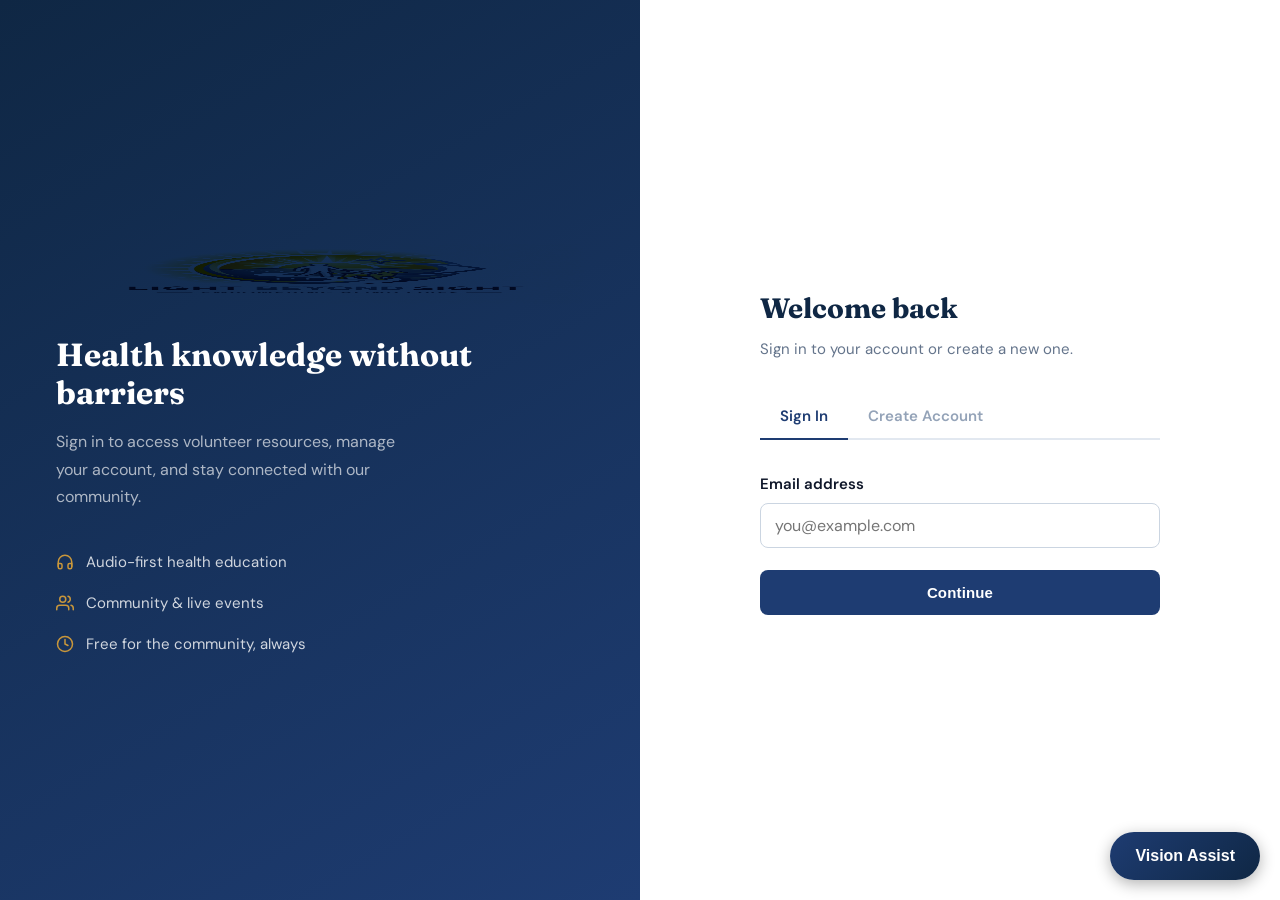
==== commit 9e494b6b: "Add logo, favicon, and fix contact form email - logo.png: site logo used in navbar, footer, login pa" ====
--- a/admin.html
+++ b/admin.html
@@ -4,6 +4,7 @@
     <meta charset="UTF-8">
     <meta name="viewport" content="width=device-width, initial-scale=1.0">
     <title>Admin Dashboard — Light Beyond Sight</title>
+    <link rel="icon" type="image/png" href="logo.png">
     <link rel="stylesheet" href="styles.css">
 </head>
 <body class="admin-page">
@@ -12,8 +13,7 @@
     <!-- Top bar -->
     <div class="admin-topbar">
         <div class="admin-topbar-brand">
-            Light Beyond Sight
-            <span class="admin-badge">Admin</span>
+            <img src="logo.png" alt="Light Beyond Sight" style="height:32px;mix-blend-mode:multiply;vertical-align:middle;"> <span class="admin-badge">Admin</span>
         </div>
         <div class="admin-topbar-actions">
             <a href="index.html">View Site</a>
--- a/styles.css
+++ b/styles.css
@@ -1977,6 +1977,33 @@
     font-family: 'DM Sans', sans-serif;
 }
 
+/* ---- Site logo ---- */
+.nav-logo-img {
+    height: 42px;
+    width: auto;
+    display: block;
+    mix-blend-mode: multiply;  /* makes white bg vanish on dark navbar */
+    border-radius: 4px;
+}
+
+.footer-logo-img {
+    height: 56px;
+    width: auto;
+    display: block;
+    margin-bottom: 1rem;
+    mix-blend-mode: multiply;
+    border-radius: 4px;
+}
+
+.login-brand-logo-img {
+    height: 60px;
+    width: auto;
+    display: block;
+    margin-bottom: 2rem;
+    mix-blend-mode: multiply;
+    border-radius: 6px;
+}
+
 .news-tag--video    { background: #7c3aed; color: #fff; }
 .news-tag--photo    { background: #0891b2; color: #fff; }
 .news-tag--document { background: #059669; color: #fff; }
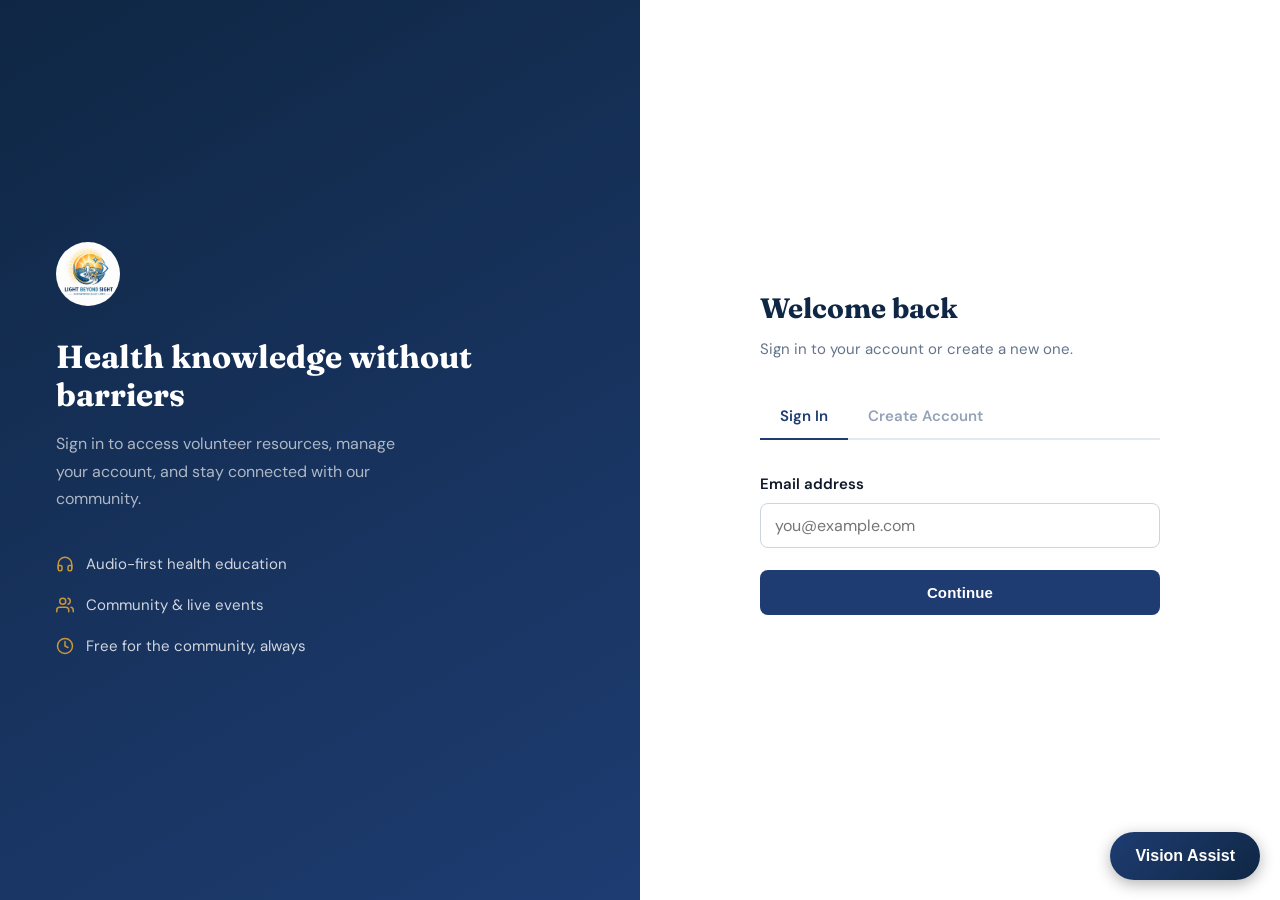
==== commit 28c62f26: "Restore original logo colors — circle crop instead of multiply blend Replace mix-blend-mode:multiply" ====
--- a/admin.html
+++ b/admin.html
@@ -13,7 +13,7 @@
     <!-- Top bar -->
     <div class="admin-topbar">
         <div class="admin-topbar-brand">
-            <img src="logo.png" alt="Light Beyond Sight" style="height:32px;mix-blend-mode:multiply;vertical-align:middle;"> <span class="admin-badge">Admin</span>
+            <img src="logo.png" alt="Light Beyond Sight" style="height:38px;width:38px;object-fit:cover;object-position:50% 22%;border-radius:50%;vertical-align:middle;"> <span class="admin-badge">Admin</span>
         </div>
         <div class="admin-topbar-actions">
             <a href="index.html">View Site</a>
--- a/styles.css
+++ b/styles.css
@@ -1978,30 +1978,51 @@
 }
 
 /* ---- Site logo ---- */
+.logo a {
+    display: flex;
+    align-items: center;
+    gap: 0.625rem;
+    text-decoration: none;
+}
+
 .nav-logo-img {
-    height: 42px;
-    width: auto;
+    height: 52px;
+    width: 52px;
     display: block;
-    mix-blend-mode: multiply;  /* makes white bg vanish on dark navbar */
-    border-radius: 4px;
+    flex-shrink: 0;
+    object-fit: cover;
+    object-position: 50% 22%;
+    border-radius: 50%;
+}
+
+.nav-logo-text {
+    font-family: 'Fraunces', serif;
+    font-size: 1.25rem;
+    font-weight: 700;
+    color: #fff;
+    letter-spacing: -0.02em;
+    line-height: 1.2;
+    white-space: nowrap;
 }
 
 .footer-logo-img {
     height: 56px;
-    width: auto;
+    width: 56px;
     display: block;
     margin-bottom: 1rem;
-    mix-blend-mode: multiply;
-    border-radius: 4px;
+    object-fit: cover;
+    object-position: 50% 22%;
+    border-radius: 50%;
 }
 
 .login-brand-logo-img {
-    height: 60px;
-    width: auto;
+    height: 64px;
+    width: 64px;
     display: block;
     margin-bottom: 2rem;
-    mix-blend-mode: multiply;
-    border-radius: 6px;
+    object-fit: cover;
+    object-position: 50% 22%;
+    border-radius: 50%;
 }
 
 .news-tag--video    { background: #7c3aed; color: #fff; }
